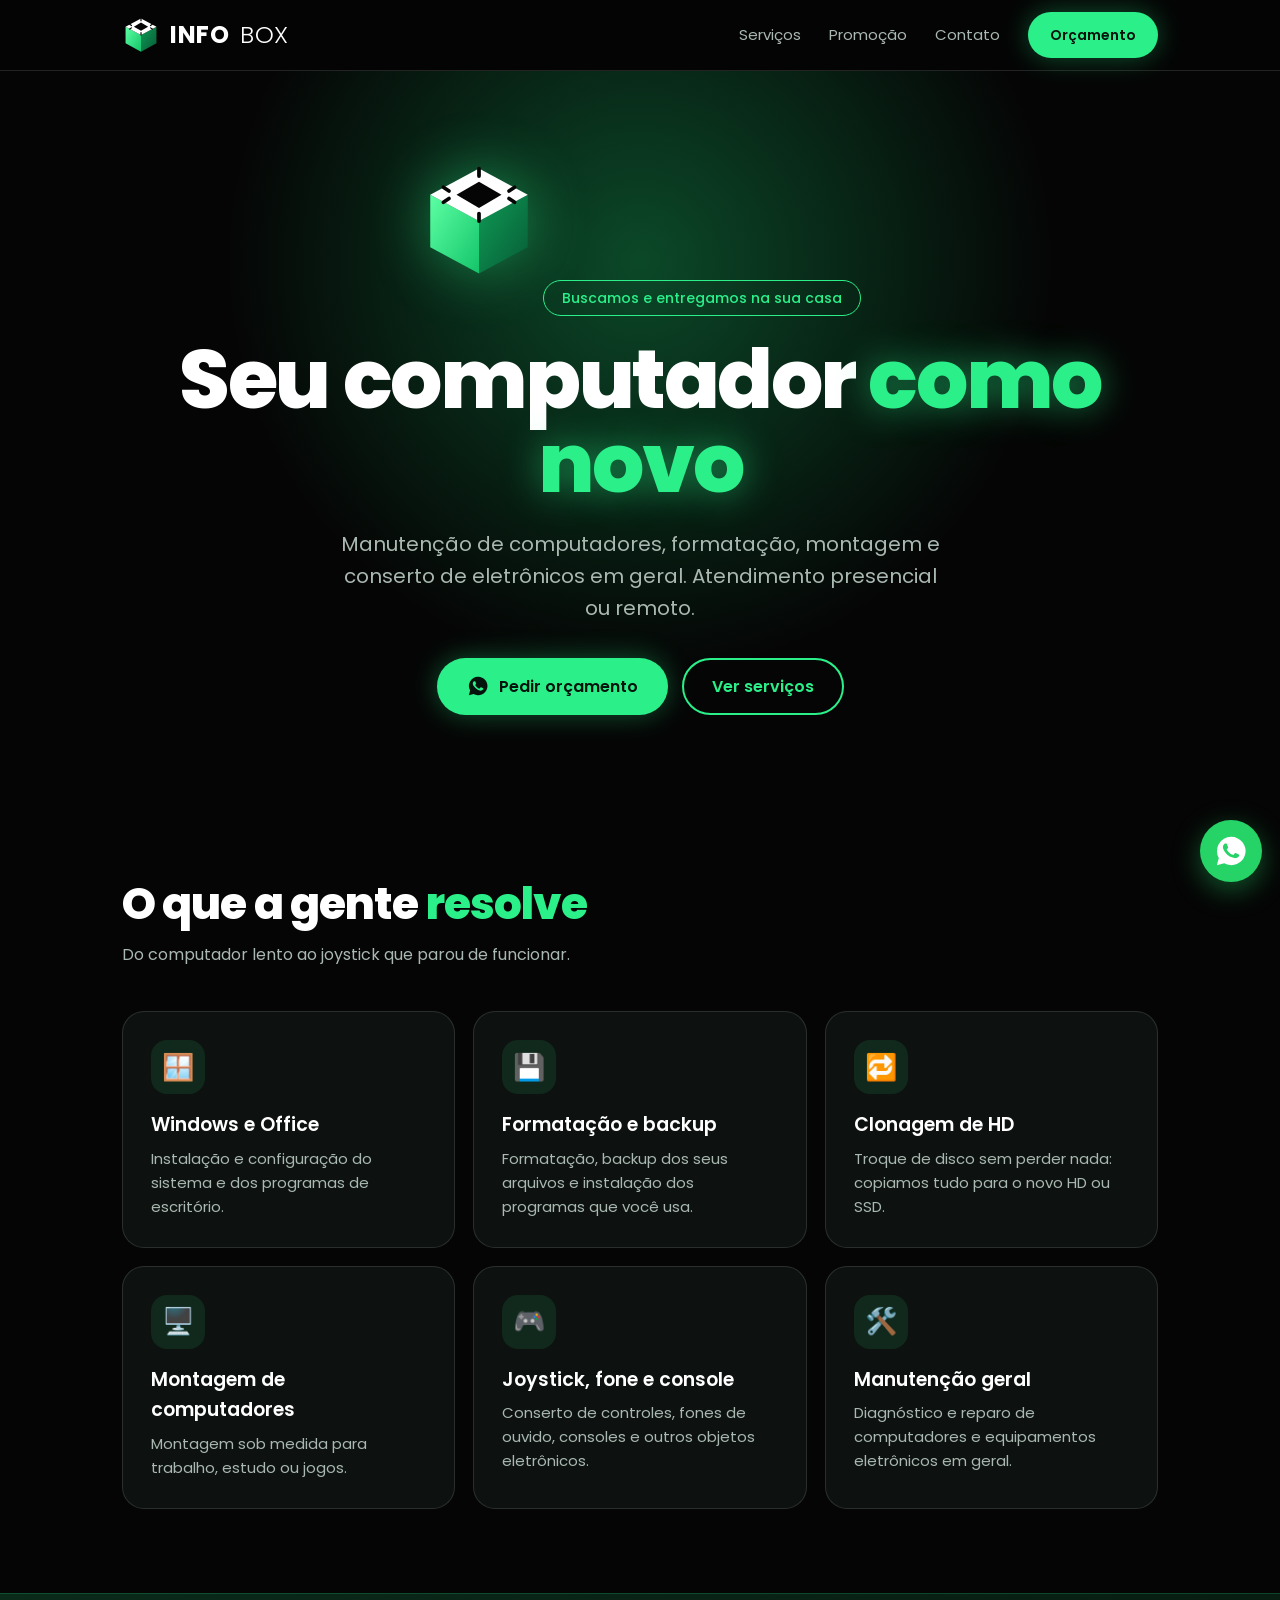
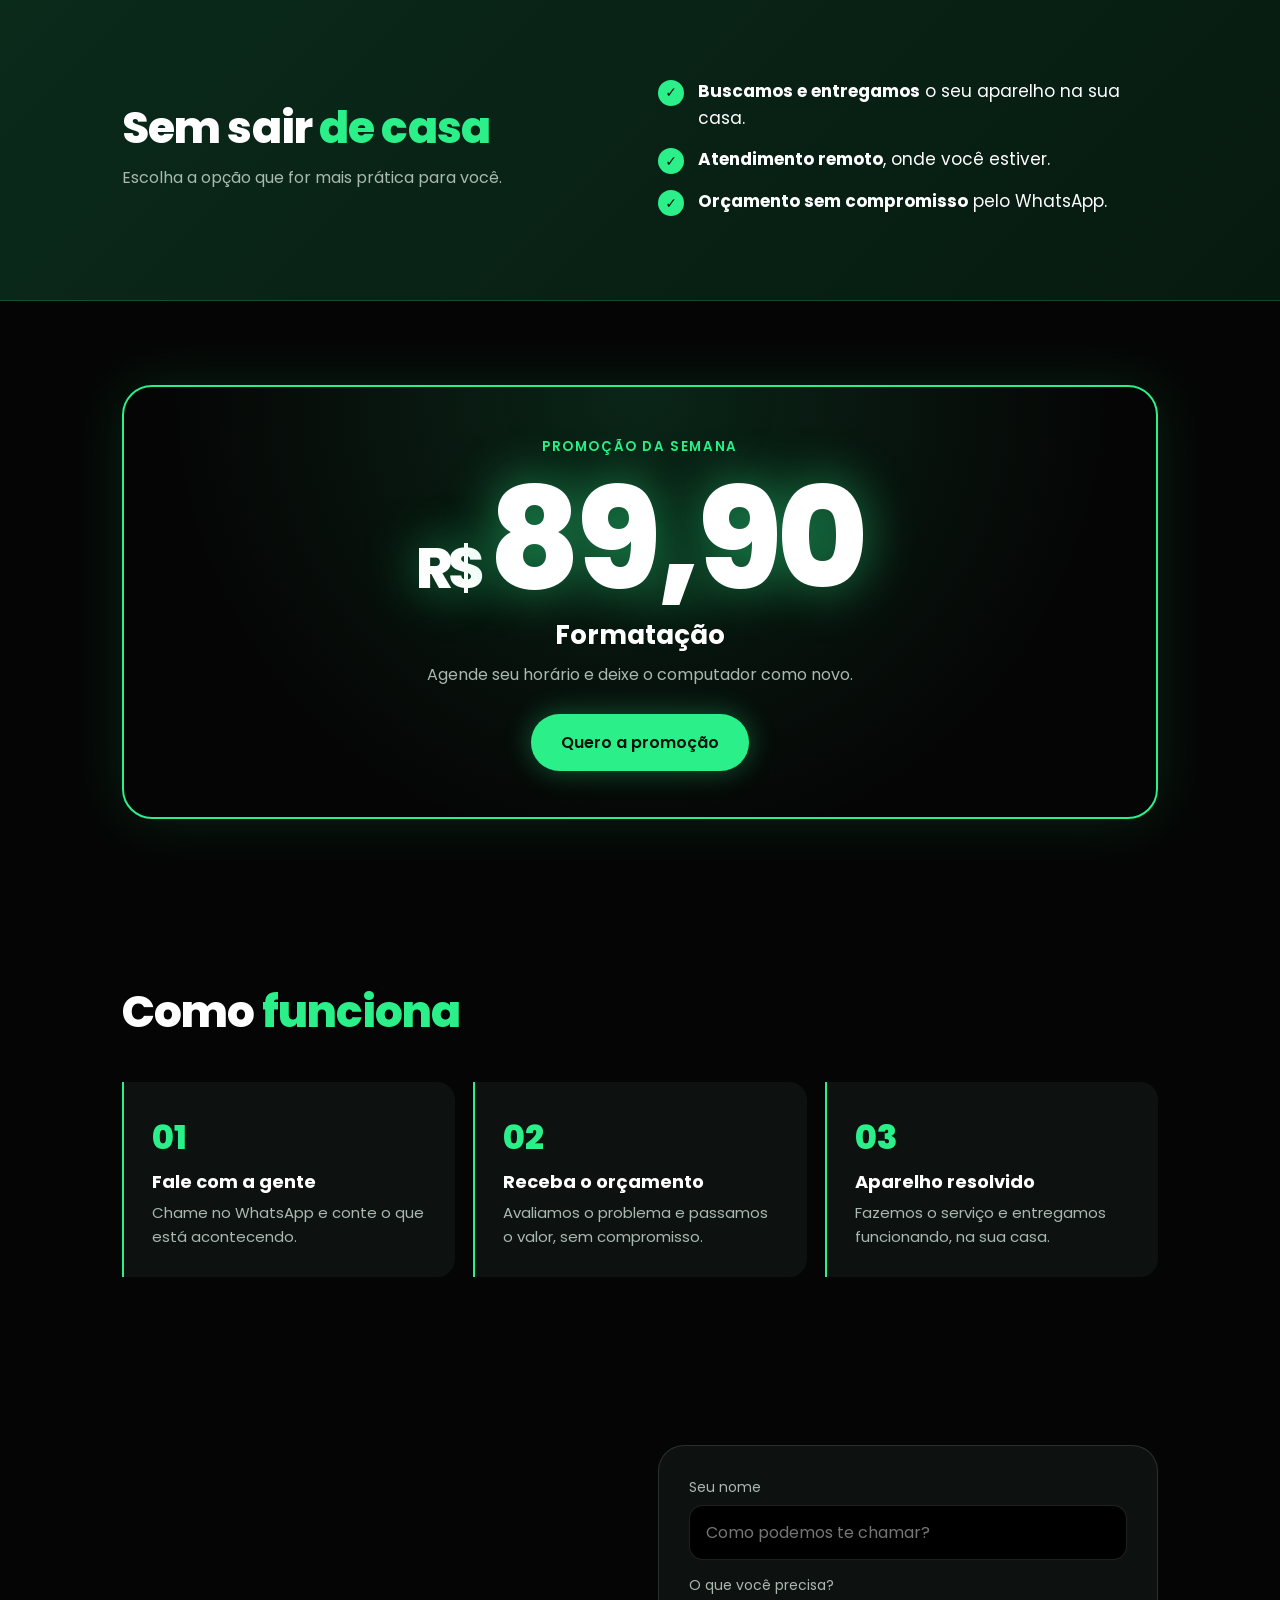
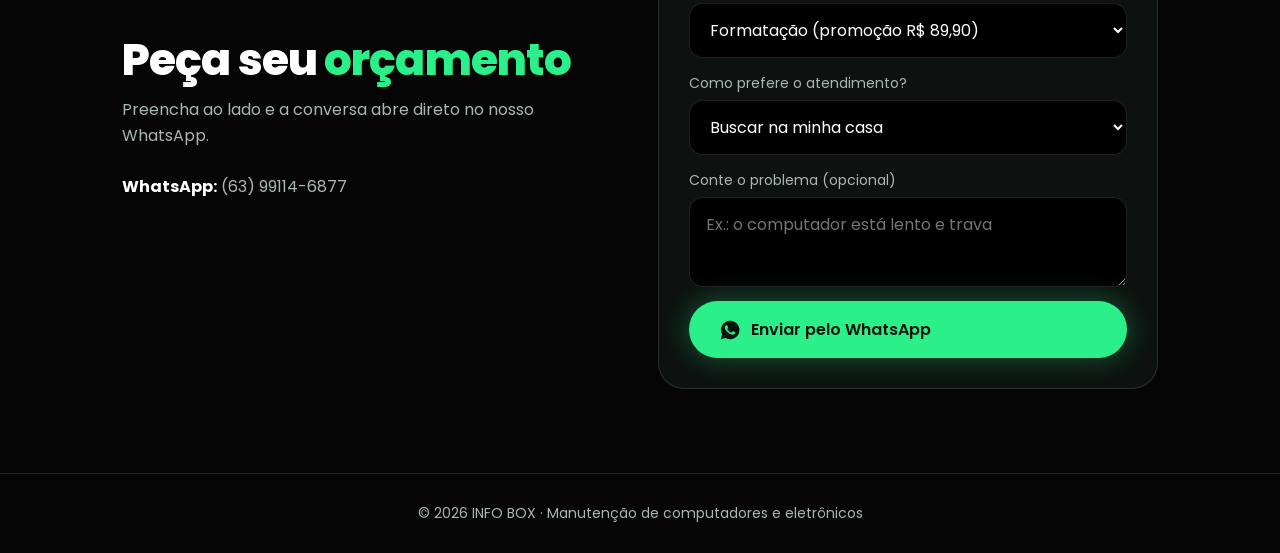
==== index.html @ ea1067c1 "separando arquivos html,css e js" ====
<!doctype html>
<html lang="pt-BR">
<head>
<meta charset="utf-8">
<meta name="viewport" content="width=device-width, initial-scale=1, viewport-fit=cover">
<title>INFO BOX | Manutenção de computadores e eletrônicos</title>
<meta name="description" content="Manutenção de computadores, formatação, backup, montagem e conserto de joystick, fone e console. Buscamos na sua casa e atendemos remotamente.">
<link rel="preconnect" href="https://fonts.googleapis.com">
<link href="https://fonts.googleapis.com/css2?family=Poppins:wght@300;400;500;600;700;800&display=swap" rel="stylesheet">
<link rel="stylesheet" href="style.css">
</head>
<body>

<svg width="0" height="0" style="position:absolute" aria-hidden="true">
  <defs>
    <linearGradient id="la" x1="0" y1="0" x2="1" y2="1"><stop offset="0" stop-color="#5dffa3"/><stop offset="1" stop-color="#14c46a"/></linearGradient>
    <linearGradient id="lb" x1="0" y1="0" x2="1" y2="1"><stop offset="0" stop-color="#0f9a55"/><stop offset="1" stop-color="#075c36"/></linearGradient>
    <symbol id="logo" viewBox="0 0 64 64" fill="none">
      <path d="M6 18L32 32V60L6 46Z" fill="url(#la)"/><path d="M58 18L32 32V60L58 46Z" fill="url(#lb)"/>
      <path d="M32 4L58 18L32 32L6 18Z" fill="#fff"/><path d="M32 11L44 18L32 25L20 18Z" fill="#050505"/>
      <g stroke="#050505" stroke-width="2" stroke-linecap="round"><path d="M32 4v4M32 28v4M13 14l3 2M48 20l3 2M51 14l-3 2M16 20l-3 2"/></g>
    </symbol>
    <symbol id="wa" viewBox="0 0 24 24"><path fill="currentColor" d="M12 2a10 10 0 00-8.6 15L2 22l5.2-1.4A10 10 0 1012 2zm5.2 13.8c-.2.6-1.3 1.2-1.8 1.2-.5.1-1 .2-3.3-.7-2.8-1.2-4.6-4-4.7-4.2-.1-.2-1.1-1.5-1.1-2.8s.7-2 1-2.3c.2-.3.5-.3.7-.3h.5c.2 0 .4 0 .6.5l.8 2c.1.2.1.3 0 .5l-.3.5-.4.4c-.1.2-.3.3-.1.6.2.3.8 1.3 1.7 2.1 1.1 1 2.1 1.3 2.4 1.4.3.1.5.1.6-.1l.9-1.1c.2-.2.4-.2.6-.1l1.9.9c.3.1.5.2.5.3.1.2.1.8-.1 1.4z"/></symbol>
  </defs>
</svg>

<header>
  <div class="wrap">
    <a class="brand" href="#topo"><svg width="38" height="38"><use href="#logo"/></svg>INFO<span>BOX</span></a>
    <nav>
      <a href="#servicos">Serviços</a>
      <a href="#promo">Promoção</a>
      <a href="#contato">Contato</a>
      <a class="btn btn-green btn-sm" data-wa="Olá! Vim pelo site da INFO BOX e gostaria de um orçamento.">Orçamento</a>
    </nav>
  </div>
</header>

<main id="topo">
  <section class="hero">
    <div class="wrap">
      <svg class="logo-big"><use href="#logo"/></svg>
      <span class="pill">Buscamos e entregamos na sua casa</span>
      <h1>Seu computador <em>como novo</em></h1>
      <p>Manutenção de computadores, formatação, montagem e conserto de eletrônicos em geral. Atendimento presencial ou remoto.</p>
      <div class="actions">
        <a class="btn btn-green" data-wa="Olá! Vim pelo site da INFO BOX e gostaria de um orçamento."><svg width="22" height="22"><use href="#wa"/></svg>Pedir orçamento</a>
        <a class="btn btn-line" href="#servicos">Ver serviços</a>
      </div>
    </div>
  </section>

  <section id="servicos">
    <div class="wrap">
      <h2 class="reveal">O que a gente <em>resolve</em></h2>
      <p class="sub reveal">Do computador lento ao joystick que parou de funcionar.</p>
      <div class="grid">
        <article class="card reveal"><div class="ico">🪟</div><h3>Windows e Office</h3><p>Instalação e configuração do sistema e dos programas de escritório.</p></article>
        <article class="card reveal"><div class="ico">💾</div><h3>Formatação e backup</h3><p>Formatação, backup dos seus arquivos e instalação dos programas que você usa.</p></article>
        <article class="card reveal"><div class="ico">🔁</div><h3>Clonagem de HD</h3><p>Troque de disco sem perder nada: copiamos tudo para o novo HD ou SSD.</p></article>
        <article class="card reveal"><div class="ico">🖥️</div><h3>Montagem de computadores</h3><p>Montagem sob medida para trabalho, estudo ou jogos.</p></article>
        <article class="card reveal"><div class="ico">🎮</div><h3>Joystick, fone e console</h3><p>Conserto de controles, fones de ouvido, consoles e outros objetos eletrônicos.</p></article>
        <article class="card reveal"><div class="ico">🛠️</div><h3>Manutenção geral</h3><p>Diagnóstico e reparo de computadores e equipamentos eletrônicos em geral.</p></article>
      </div>
    </div>
  </section>

  <section class="band">
    <div class="wrap two">
      <div class="reveal">
        <h2>Sem sair <em>de casa</em></h2>
        <p class="sub">Escolha a opção que for mais prática para você.</p>
      </div>
      <ul class="checks reveal">
        <li><i>✓</i><span><b>Buscamos e entregamos</b> o seu aparelho na sua casa.</span></li>
        <li><i>✓</i><span><b>Atendimento remoto</b>, onde você estiver.</span></li>
        <li><i>✓</i><span><b>Orçamento sem compromisso</b> pelo WhatsApp.</span></li>
      </ul>
    </div>
  </section>

  <section id="promo">
    <div class="wrap">
      <div class="promo reveal">
        <small>Promoção da semana</small>
        <div class="price"><span>R$</span>89,90</div>
        <h3 style="font-size:26px;margin-bottom:6px">Formatação</h3>
        <p>Agende seu horário e deixe o computador como novo.</p>
        <a class="btn btn-green" data-wa="Olá! Quero aproveitar a promoção de formatação por R$ 89,90.">Quero a promoção</a>
      </div>
    </div>
  </section>

  <section>
    <div class="wrap">
      <h2 class="reveal">Como <em>funciona</em></h2>
      <div class="steps">
        <div class="step reveal"><h3>Fale com a gente</h3><p>Chame no WhatsApp e conte o que está acontecendo.</p></div>
        <div class="step reveal"><h3>Receba o orçamento</h3><p>Avaliamos o problema e passamos o valor, sem compromisso.</p></div>
        <div class="step reveal"><h3>Aparelho resolvido</h3><p>Fazemos o serviço e entregamos funcionando, na sua casa.</p></div>
      </div>
    </div>
  </section>

  <section id="contato" class="contact">
    <div class="wrap two">
      <div class="reveal">
        <h2>Peça seu <em>orçamento</em></h2>
        <p class="sub">Preencha ao lado e a conversa abre direto no nosso WhatsApp.</p>
        <div class="info">
          <span><b>WhatsApp:</b> (63) 99114-6877</span>
        </div>
      </div>
      <form class="form reveal" id="form">
        <label>Seu nome<input id="nome" required placeholder="Como podemos te chamar?"></label>
        <label>O que você precisa?
          <select id="servico">
            <option>Formatação (promoção R$ 89,90)</option>
            <option>Windows ou Office</option>
            <option>Backup ou clonagem de HD</option>
            <option>Montagem de computador</option>
            <option>Conserto de joystick, fone ou console</option>
            <option>Manutenção geral ou eletrônica</option>
            <option>Outro</option>
          </select>
        </label>
        <label>Como prefere o atendimento?
          <select id="modo"><option>Buscar na minha casa</option><option>Atendimento remoto</option><option>Levar até vocês</option></select>
        </label>
        <label>Conte o problema (opcional)<textarea id="msg" placeholder="Ex.: o computador está lento e trava"></textarea></label>
        <button class="btn btn-green" type="submit"><svg width="22" height="22"><use href="#wa"/></svg>Enviar pelo WhatsApp</button>
      </form>
    </div>
  </section>
</main>

<footer><div class="wrap">© <span id="ano"></span> INFO BOX · Manutenção de computadores e eletrônicos</div></footer>

<a class="fab" data-wa="Olá! Vim pelo site da INFO BOX." aria-label="Falar no WhatsApp"><svg width="34" height="34" style="color:#fff"><use href="#wa"/></svg></a>

<script src="script.js"></script>
</body>
</html>
---- style.css ----
:root{
  --bg:#050505; --card:#0d1210; --line:#ffffff1f; --text:#ffffff; --muted:#a9b8b0;
  --green:#2bf08a; --green-d:#14c46a; --wa:#25d366;
  box-sizing:border-box; padding-top:env(safe-area-inset-top,0px); padding-bottom:env(safe-area-inset-bottom,0px);
  color-scheme:dark;
}
html{scroll-behavior:smooth;scroll-padding-top:90px}
*,*:before,*:after{box-sizing:inherit;margin:0;padding:0}
body{background:var(--bg);color:var(--text);font-family:'Poppins',system-ui,sans-serif;line-height:1.6;overflow-x:hidden}
a{color:inherit;text-decoration:none}
.wrap{max-width:1080px;margin:0 auto;padding:0 22px}
section{padding:84px 0}
h2{font-size:clamp(30px,5vw,44px);line-height:1.15;font-weight:800;letter-spacing:-.02em}
h2 em{font-style:normal;color:var(--green)}
.sub{color:var(--muted);margin-top:12px;max-width:560px}

/* header */
header{position:sticky;top:env(safe-area-inset-top,0px);z-index:20;background:#050505dd;backdrop-filter:blur(12px);border-bottom:1px solid var(--line)}
header .wrap{display:flex;align-items:center;justify-content:space-between;height:70px}
.brand{display:flex;align-items:center;gap:10px;font-size:24px;font-weight:700;letter-spacing:.03em}
.brand span{font-weight:300}
nav{display:flex;gap:28px;align-items:center;font-size:15px;color:var(--muted)}
nav a:hover{color:var(--green)}

.btn{display:inline-flex;align-items:center;gap:10px;border-radius:60px;padding:14px 28px;font-weight:600;font-size:16px;border:2px solid transparent;cursor:pointer;font-family:inherit;transition:transform .2s,box-shadow .2s}
.btn:hover{transform:translateY(-2px)}
.btn-green{background:var(--green);color:#04130b;box-shadow:0 0 28px #2bf08a55}
.btn-line{border-color:var(--green);color:var(--green)}
.btn-sm{padding:10px 20px;font-size:14px}

/* hero */
.hero{position:relative;padding:90px 0 80px;overflow:hidden;text-align:center}
.hero:before{content:"";position:absolute;left:50%;top:-260px;width:900px;height:900px;margin-left:-450px;border-radius:50%;background:radial-gradient(circle,#19e57a4d,transparent 65%);pointer-events:none}
.hero .wrap{position:relative}
.logo-big{width:120px;height:120px;margin:0 auto 22px;filter:drop-shadow(0 0 30px #2bf08a77)}
.pill{display:inline-block;border:1px solid var(--green);color:var(--green);border-radius:60px;padding:6px 18px;font-size:14px;font-weight:500;margin-bottom:22px}
h1{font-size:clamp(40px,8vw,82px);line-height:1.02;font-weight:800;letter-spacing:-.03em}
h1 em{font-style:normal;color:var(--green);text-shadow:0 0 36px #2bf08a88}
.hero p{color:var(--muted);font-size:clamp(16px,2.4vw,20px);max-width:600px;margin:22px auto 34px}
.hero .actions{display:flex;gap:14px;justify-content:center;flex-wrap:wrap}

/* serviços */
.grid{display:grid;grid-template-columns:repeat(auto-fit,minmax(290px,1fr));gap:18px;margin-top:44px}
.card{background:var(--card);border:1px solid var(--line);border-radius:22px;padding:28px;transition:border-color .25s,transform .25s}
.card:hover{border-color:var(--green);transform:translateY(-4px)}
.ico{width:54px;height:54px;border-radius:16px;background:#2bf08a1a;display:grid;place-items:center;font-size:26px;margin-bottom:16px}
.card h3{font-size:19px;font-weight:600;margin-bottom:6px}
.card p{color:var(--muted);font-size:15px}

/* destaque casa/remoto */
.band{background:linear-gradient(135deg,#0a2a1a,#071a10);border-block:1px solid #2bf08a33}
.two{display:grid;grid-template-columns:repeat(auto-fit,minmax(280px,1fr));gap:36px;align-items:center}
.checks{list-style:none;display:grid;gap:14px}
.checks li{display:flex;gap:14px;align-items:flex-start;font-size:17px}
.checks i{flex:none;width:26px;height:26px;border-radius:50%;background:var(--green);color:#04130b;display:grid;place-items:center;font-style:normal;font-weight:800;font-size:14px;margin-top:2px}

/* promo */
.promo{border:2px solid var(--green);border-radius:30px;padding:46px 26px;text-align:center;background:radial-gradient(circle at 50% 0,#2bf08a24,transparent 70%);box-shadow:0 0 60px #2bf08a22}
.promo small{color:var(--green);font-weight:600;letter-spacing:.12em;text-transform:uppercase}
.price{font-size:clamp(70px,16vw,140px);font-weight:800;line-height:1;letter-spacing:-.03em;text-shadow:0 0 50px #2bf08a88;margin:10px 0 6px}
.price span{font-size:.4em;margin-right:8px}
.promo p{color:var(--muted);margin-bottom:26px}

/* passos */
.steps{counter-reset:s;display:grid;grid-template-columns:repeat(auto-fit,minmax(240px,1fr));gap:18px;margin-top:44px}
.step{position:relative;padding:28px;border-left:2px solid var(--green);background:var(--card);border-radius:0 18px 18px 0}
.step:before{counter-increment:s;content:"0" counter(s);font-size:34px;font-weight:800;color:var(--green)}
.step h3{font-size:18px;margin:4px 0}.step p{color:var(--muted);font-size:15px}

/* formulário */
.form{background:var(--card);border:1px solid var(--line);border-radius:26px;padding:30px;display:grid;gap:14px}
label{font-size:14px;color:var(--muted);display:grid;gap:6px}
input,select,textarea{background:#000;border:1px solid var(--line);border-radius:14px;color:var(--text);padding:14px 16px;font:inherit;font-size:16px;width:100%}
input:focus,select:focus,textarea:focus{outline:2px solid var(--green);border-color:transparent}
textarea{resize:vertical;min-height:90px}
.contact h2{margin-bottom:10px}
.info{margin-top:26px;display:grid;gap:8px;color:var(--muted)}
.info b{color:var(--text)}

footer{border-top:1px solid var(--line);padding:28px 0;text-align:center;color:var(--muted);font-size:14px}

/* botão flutuante */
.fab{position:fixed;right:18px;bottom:calc(18px + env(safe-area-inset-bottom,0px));z-index:30;width:62px;height:62px;border-radius:50%;background:var(--wa);display:grid;place-items:center;box-shadow:0 8px 28px #25d36666;animation:pulse 2.4s infinite}
@keyframes pulse{0%{box-shadow:0 0 0 0 #25d36699}70%{box-shadow:0 0 0 18px #25d36600}100%{box-shadow:0 0 0 0 #25d36600}}

.reveal{opacity:0;transform:translateY(26px);transition:opacity .7s,transform .7s}
.reveal.in{opacity:1;transform:none}

@media(max-width:720px){nav a:not(.btn){display:none}section{padding:64px 0}}
@media(prefers-reduced-motion:reduce){.reveal{opacity:1;transform:none;transition:none}.fab{animation:none}html{scroll-behavior:auto}}
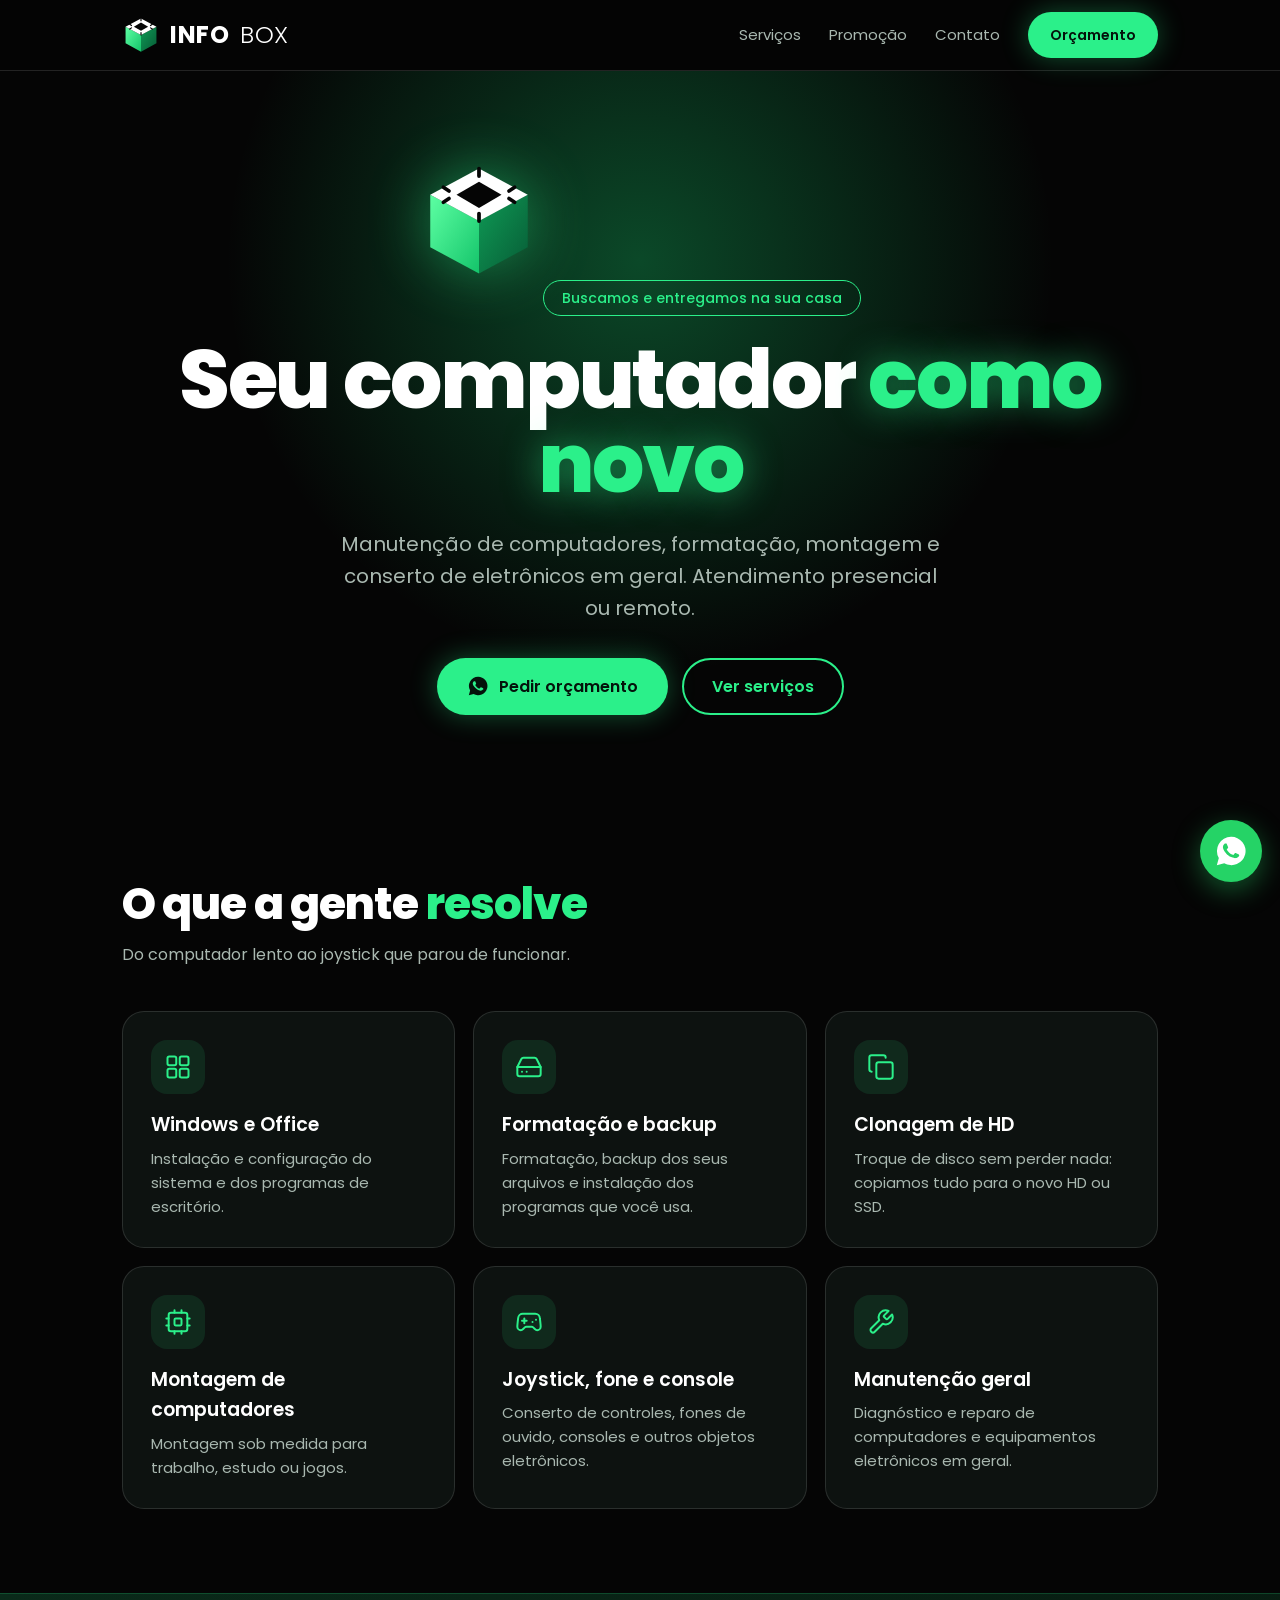
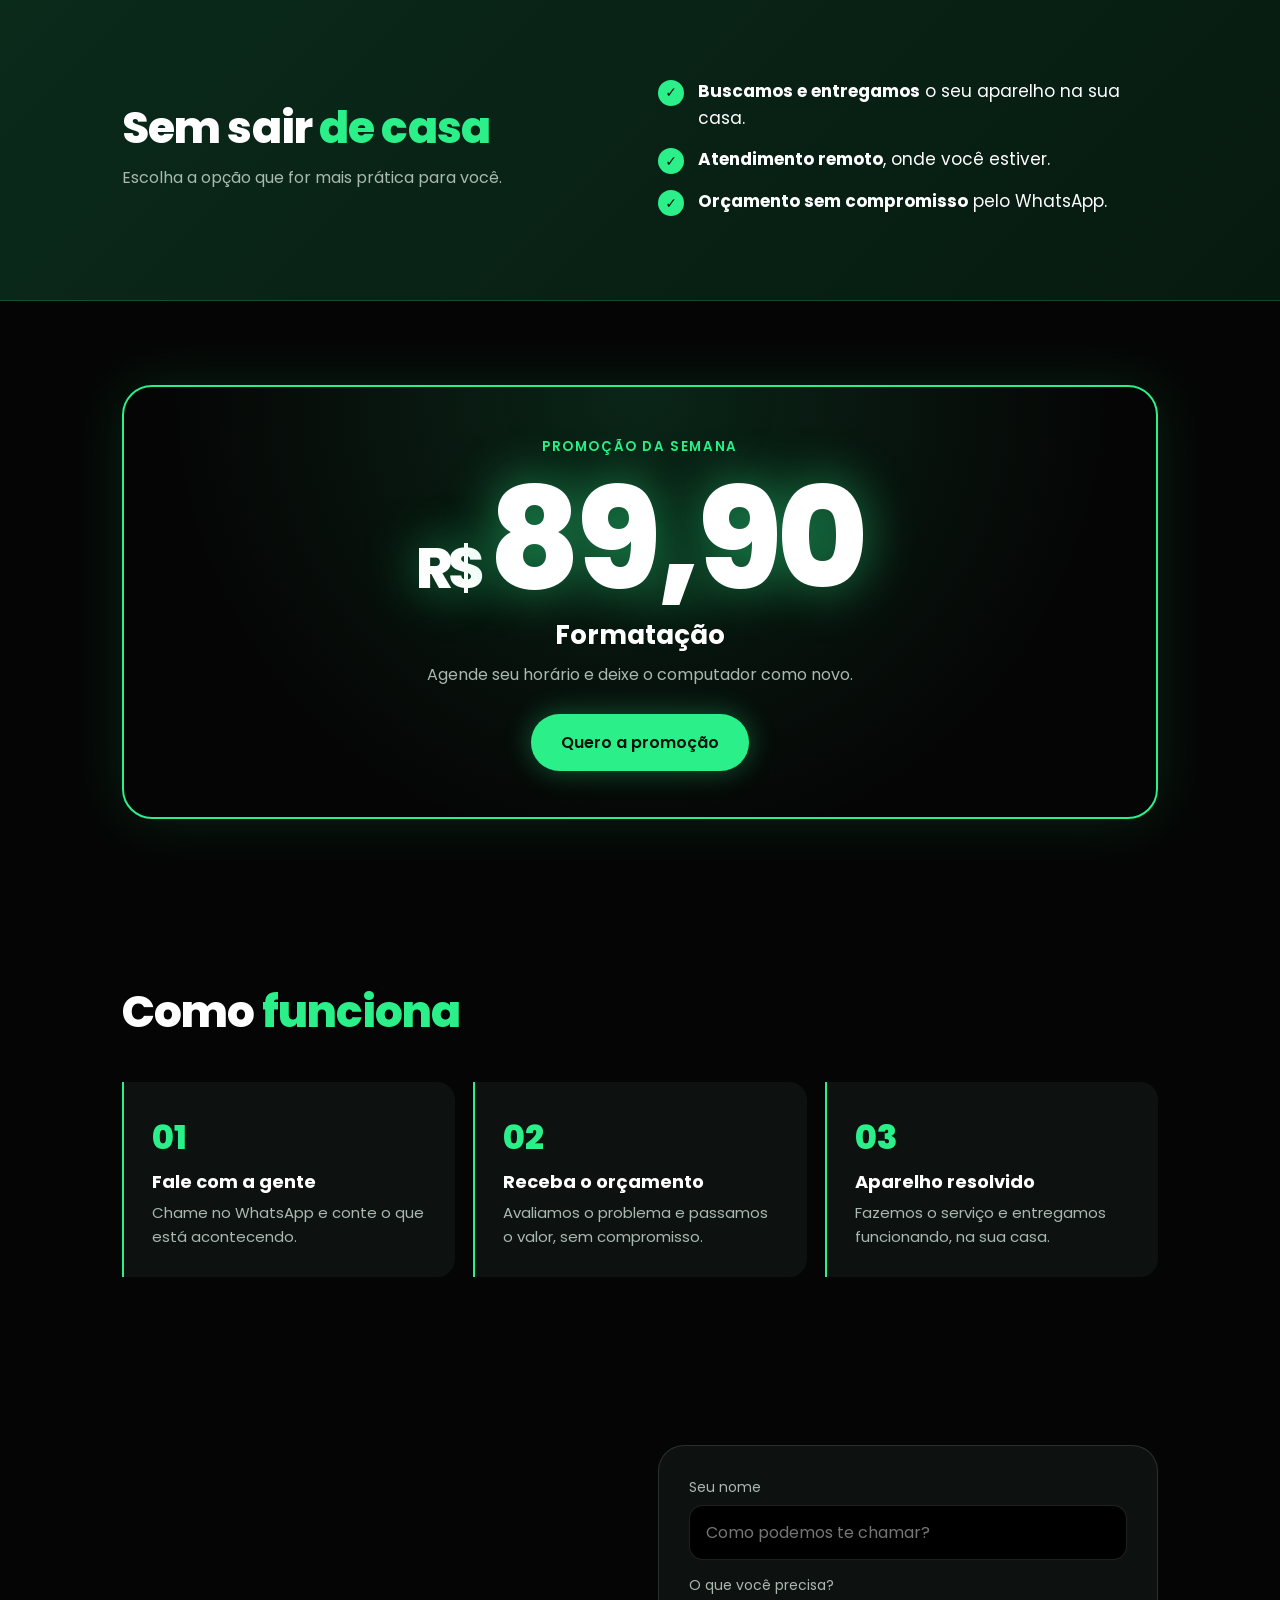
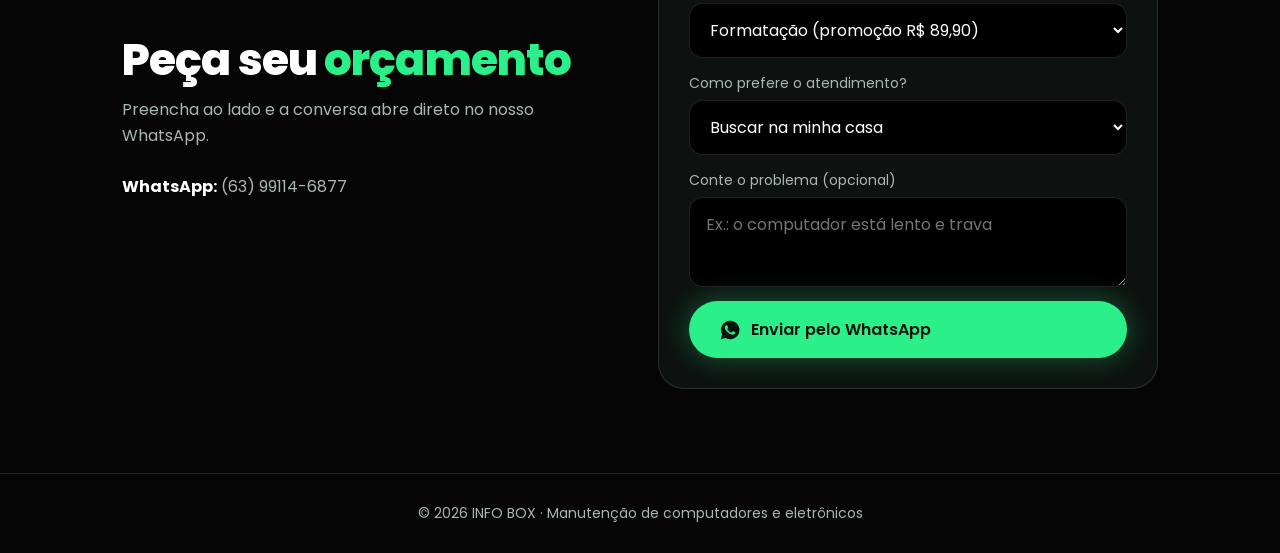
==== commit a6e8c30f: "trocando icones" ====
--- a/index.html
+++ b/index.html
@@ -55,12 +55,12 @@
       <h2 class="reveal">O que a gente <em>resolve</em></h2>
       <p class="sub reveal">Do computador lento ao joystick que parou de funcionar.</p>
       <div class="grid">
-        <article class="card reveal"><div class="ico">🪟</div><h3>Windows e Office</h3><p>Instalação e configuração do sistema e dos programas de escritório.</p></article>
-        <article class="card reveal"><div class="ico">💾</div><h3>Formatação e backup</h3><p>Formatação, backup dos seus arquivos e instalação dos programas que você usa.</p></article>
-        <article class="card reveal"><div class="ico">🔁</div><h3>Clonagem de HD</h3><p>Troque de disco sem perder nada: copiamos tudo para o novo HD ou SSD.</p></article>
-        <article class="card reveal"><div class="ico">🖥️</div><h3>Montagem de computadores</h3><p>Montagem sob medida para trabalho, estudo ou jogos.</p></article>
-        <article class="card reveal"><div class="ico">🎮</div><h3>Joystick, fone e console</h3><p>Conserto de controles, fones de ouvido, consoles e outros objetos eletrônicos.</p></article>
-        <article class="card reveal"><div class="ico">🛠️</div><h3>Manutenção geral</h3><p>Diagnóstico e reparo de computadores e equipamentos eletrônicos em geral.</p></article>
+        <article class="card reveal"><div class="ico"><svg viewBox="0 0 24 24" aria-hidden="true"><rect x="3" y="3" width="7.5" height="7.5" rx="1.5"/><rect x="13.5" y="3" width="7.5" height="7.5" rx="1.5"/><rect x="3" y="13.5" width="7.5" height="7.5" rx="1.5"/><rect x="13.5" y="13.5" width="7.5" height="7.5" rx="1.5"/></svg></div><h3>Windows e Office</h3><p>Instalação e configuração do sistema e dos programas de escritório.</p></article>
+        <article class="card reveal"><div class="ico"><svg viewBox="0 0 24 24" aria-hidden="true"><line x1="22" x2="2" y1="12" y2="12"/><path d="M5.45 5.11 2 12v6a2 2 0 0 0 2 2h16a2 2 0 0 0 2-2v-6l-3.45-6.89A2 2 0 0 0 16.76 4H7.24a2 2 0 0 0-1.79 1.11z"/><line x1="6" x2="6.01" y1="16" y2="16"/><line x1="10" x2="10.01" y1="16" y2="16"/></svg></div><h3>Formatação e backup</h3><p>Formatação, backup dos seus arquivos e instalação dos programas que você usa.</p></article>
+        <article class="card reveal"><div class="ico"><svg viewBox="0 0 24 24" aria-hidden="true"><rect width="14" height="14" x="8" y="8" rx="2"/><path d="M4 16c-1.1 0-2-.9-2-2V4c0-1.1.9-2 2-2h10c1.1 0 2 .9 2 2"/></svg></div><h3>Clonagem de HD</h3><p>Troque de disco sem perder nada: copiamos tudo para o novo HD ou SSD.</p></article>
+        <article class="card reveal"><div class="ico"><svg viewBox="0 0 24 24" aria-hidden="true"><rect width="16" height="16" x="4" y="4" rx="2"/><rect width="6" height="6" x="9" y="9" rx="1"/><path d="M15 2v2M15 20v2M2 15h2M2 9h2M20 15h2M20 9h2M9 2v2M9 20v2"/></svg></div><h3>Montagem de computadores</h3><p>Montagem sob medida para trabalho, estudo ou jogos.</p></article>
+        <article class="card reveal"><div class="ico"><svg viewBox="0 0 24 24" aria-hidden="true"><line x1="6" x2="10" y1="11" y2="11"/><line x1="8" x2="8" y1="9" y2="13"/><line x1="15" x2="15.01" y1="12" y2="12"/><line x1="18" x2="18.01" y1="10" y2="10"/><path d="M17.32 5H6.68a4 4 0 0 0-3.978 3.59C2.604 9.416 2 14.456 2 16a3 3 0 0 0 3 3c1 0 1.5-.5 2-1l1.414-1.414A2 2 0 0 1 9.828 16h4.344a2 2 0 0 1 1.414.586L17 18c.5.5 1 1 2 1a3 3 0 0 0 3-3c0-1.545-.604-6.584-.685-7.258A4 4 0 0 0 17.32 5z"/></svg></div><h3>Joystick, fone e console</h3><p>Conserto de controles, fones de ouvido, consoles e outros objetos eletrônicos.</p></article>
+        <article class="card reveal"><div class="ico"><svg viewBox="0 0 24 24" aria-hidden="true"><path d="M14.7 6.3a1 1 0 0 0 0 1.4l1.6 1.6a1 1 0 0 0 1.4 0l3.77-3.77a6 6 0 0 1-7.94 7.94l-6.91 6.91a2.12 2.12 0 0 1-3-3l6.91-6.91a6 6 0 0 1 7.94-7.94l-3.76 3.76z"/></svg></div><h3>Manutenção geral</h3><p>Diagnóstico e reparo de computadores e equipamentos eletrônicos em geral.</p></article>
       </div>
     </div>
   </section>
--- a/style.css
+++ b/style.css
@@ -44,6 +44,7 @@
 .card{background:var(--card);border:1px solid var(--line);border-radius:22px;padding:28px;transition:border-color .25s,transform .25s}
 .card:hover{border-color:var(--green);transform:translateY(-4px)}
 .ico{width:54px;height:54px;border-radius:16px;background:#2bf08a1a;display:grid;place-items:center;font-size:26px;margin-bottom:16px}
+.ico svg{width:28px;height:28px;fill:none;stroke:var(--green);stroke-width:1.7;stroke-linecap:round;stroke-linejoin:round}
 .card h3{font-size:19px;font-weight:600;margin-bottom:6px}
 .card p{color:var(--muted);font-size:15px}
 
